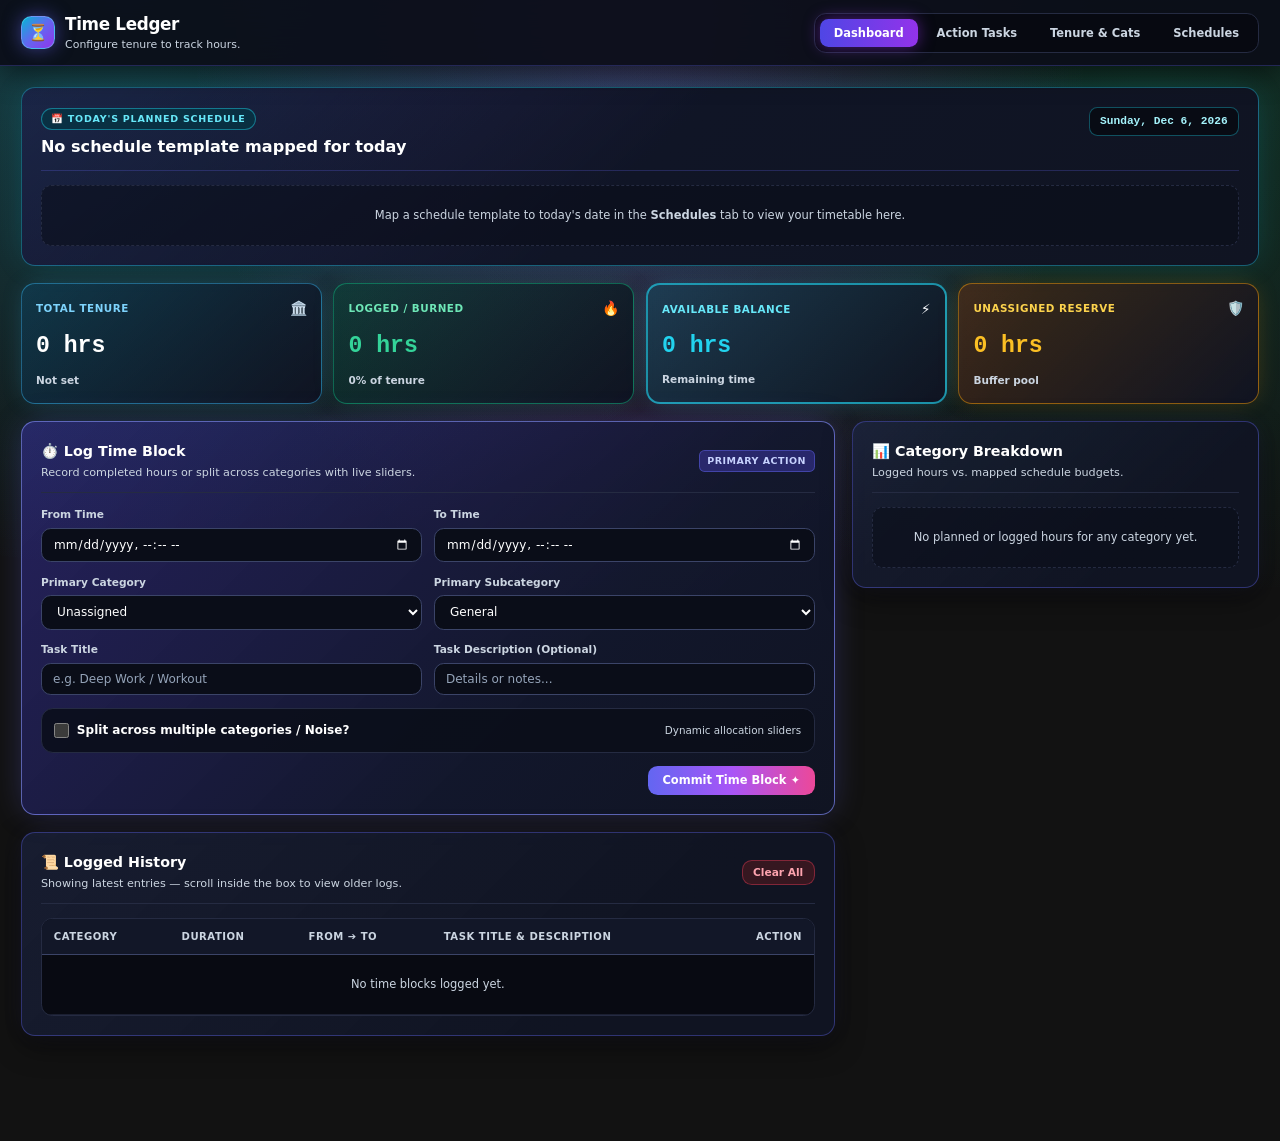
==== index.html @ b527d38d "ui change" ====
<!DOCTYPE html>
<html lang="en">
<head>
    <meta charset="UTF-8">
    <meta name="viewport" content="width=device-width, initial-scale=1.0">
    <title>Time Ledger</title>
    <link rel="stylesheet" href="styles.css?v=4">
</head>
<body>

    <!-- Top Navigation / Header -->
    <header class="app-header">
        <div class="header-inner">
            <div class="brand-group">
                <div class="brand-icon">⏳</div>
                <div>
                    <h1 class="brand-title">Time Ledger</h1>
                    <p class="brand-sub" id="headerTenureSub">Configure tenure to track hours.</p>
                </div>
            </div>

            <nav class="nav-bar" aria-label="Main Navigation">
                <button onclick="switchTab('dashboard')" id="btn-dashboard" class="nav-btn active">Dashboard</button>
                <button onclick="switchTab('tasks')" id="btn-tasks" class="nav-btn">Action Tasks</button>
                <button onclick="switchTab('setup')" id="btn-setup" class="nav-btn">Tenure &amp; Cats</button>
                <button onclick="switchTab('templates')" id="btn-templates" class="nav-btn">Schedules</button>
            </nav>
        </div>
    </header>

    <main class="app-main">

        <!-- ================= TAB 1: DASHBOARD ================= -->
        <section id="tab-dashboard" class="tab-section">

            <!-- Today's Mapped Schedule Timetable Banner -->
            <div id="todayBanner" class="panel banner-panel">
                <div class="banner-header">
                    <div>
                        <span class="eyebrow-pill">📅 Today's Planned Schedule</span>
                        <h2 class="banner-title" id="todayTemplateName">No template mapped for today</h2>
                    </div>
                    <div class="date-chip" id="todayDateStr"></div>
                </div>

                <div id="todayTimetableList" class="timetable-grid">
                    <!-- Populated dynamically -->
                </div>
            </div>

            <!-- Top 4 Square Metric Blocks -->
            <div class="metric-grid">
                <div class="metric-card metric-sky">
                    <div class="metric-top">
                        <span class="metric-label">Total Tenure</span>
                        <span class="metric-emoji">🏛️</span>
                    </div>
                    <div class="metric-value" id="statTotalHours">0 hrs</div>
                    <div class="metric-sub" id="statTenureDates">Not set</div>
                </div>

                <div class="metric-card metric-emerald">
                    <div class="metric-top">
                        <span class="metric-label">Logged / Burned</span>
                        <span class="metric-emoji">🔥</span>
                    </div>
                    <div class="metric-value" id="statBurnedHours">0 hrs</div>
                    <div class="metric-sub" id="statBurnedPercent">0% of tenure</div>
                </div>

                <div class="metric-card metric-cyan">
                    <div class="metric-top">
                        <span class="metric-label">Available Balance</span>
                        <span class="metric-emoji">⚡</span>
                    </div>
                    <div class="metric-value" id="statAvailableBalance">0 hrs</div>
                    <div class="metric-sub">Remaining time</div>
                </div>

                <div class="metric-card metric-amber">
                    <div class="metric-top">
                        <span class="metric-label">Unassigned Reserve</span>
                        <span class="metric-emoji">🛡️</span>
                    </div>
                    <div class="metric-value" id="statBufferHours">0 hrs</div>
                    <div class="metric-sub">Buffer pool</div>
                </div>
            </div>

            <!-- Main Dashboard Grid: Left (Logger + History) & Right (Category Breakdown) -->
            <div class="dashboard-grid">

                <!-- Left 2 Columns -->
                <div class="stack-lg">
                    <!-- Task Logging Form -->
                    <div class="panel spotlight-panel" id="logSection">
                        <div class="panel-header">
                            <div>
                                <h3 class="panel-title">⏱️ Log Time Block</h3>
                                <p class="panel-sub">Record completed hours or split across categories with live sliders.</p>
                            </div>
                            <span class="tag-indigo">Primary Action</span>
                        </div>

                        <form id="taskLogForm" onsubmit="handleTaskSubmit(event)" class="stack-md">
                            <div class="form-grid-2">
                                <div>
                                    <label class="form-label" for="logFromTime">From Time</label>
                                    <input type="datetime-local" id="logFromTime" required class="form-input">
                                </div>
                                <div>
                                    <label class="form-label" for="logToTime">To Time</label>
                                    <input type="datetime-local" id="logToTime" required class="form-input">
                                </div>
                            </div>

                            <div class="form-grid-2">
                                <div>
                                    <label class="form-label" for="logCategory">Primary Category</label>
                                    <select id="logCategory" required class="form-select">
                                        <!-- Populated dynamically -->
                                    </select>
                                </div>
                                <div>
                                    <label class="form-label" for="logSubcategory">Primary Subcategory</label>
                                    <select id="logSubcategory" class="form-select">
                                        <!-- Populated dynamically -->
                                    </select>
                                </div>
                            </div>

                            <div class="form-grid-2">
                                <div>
                                    <label class="form-label" for="logTitle">Task Title</label>
                                    <input type="text" id="logTitle" placeholder="e.g. Deep Work / Workout" required class="form-input">
                                </div>
                                <div>
                                    <label class="form-label" for="logNote">Task Description (Optional)</label>
                                    <input type="text" id="logNote" placeholder="Details or notes..." class="form-input">
                                </div>
                            </div>
                            <!-- Optional Split / Efficiency Toggle with Sliders -->
                            <div class="split-container">
                                <div class="split-header">
                                    <label class="checkbox-label" for="enableSplitToggle">
                                        <input type="checkbox" id="enableSplitToggle" onchange="toggleSplitSection(this)" class="form-checkbox">
                                        <span>Split across multiple categories / Noise?</span>
                                    </label>
                                    <span class="split-hint">Dynamic allocation sliders</span>
                                </div>

                                <div id="splitSection" class="split-body hidden">
                                    <div class="split-count-bar">
                                        <span class="form-label-inline">Number of Category Splits:</span>
                                        <select id="splitCountSelect" onchange="rebuildSplitRows()" class="form-select-sm">
                                            <option value="1">2 Categories</option>
                                            <option value="2">3 Categories</option>
                                            <option value="3">4 Categories</option>
                                        </select>
                                    </div>

                                    <div id="dynamicSplitRows" class="stack-sm">
                                        <!-- Populated dynamically -->
                                    </div>

                                    <div class="split-footer">
                                        <span>Unassigned / Noise Remainder:</span>
                                        <span id="bufferRemainderLabel" class="remainder-val warning">100%</span>
                                    </div>
                                </div>
                            </div>

                            <div class="form-actions">
                                <button type="submit" class="btn btn-primary">Commit Time Block ✦</button>
                            </div>
                        </form>
                    </div>

                    <!-- Logged History -->
                    <div class="panel">
                        <div class="panel-header">
                            <div>
                                <h3 class="panel-title">📜 Logged History</h3>
                                <p class="panel-sub">Showing latest entries — scroll inside the box to view older logs.</p>
                            </div>
                            <button onclick="clearLogs()" class="btn btn-danger-outline">Clear All</button>
                        </div>

                        <div class="history-scroll-box">
                            <table class="history-table">
                                <thead>
                                    <tr>
                                        <th>Category</th>
                                        <th>Duration</th>
                                        <th>From ➔ To</th>
                                        <th>Task Title &amp; Description</th>
                                        <th class="text-right">Action</th>
                                    </tr>
                                </thead>
                                <tbody id="logsTableBody">
                                    <!-- Populated dynamically -->
                                </tbody>
                            </table>

                            <!-- Mobile Card View -->
                            <div id="logsMobileListBody" class="mobile-history-list">
                                <!-- Populated dynamically -->
                            </div>
                        </div>
                    </div>
                </div>

                <!-- Right 1 Column: Category Breakdown -->
                <div class="stack-lg">
                    <div class="panel">
                        <div class="panel-header">
                            <div>
                                <h3 class="panel-title">📊 Category Breakdown</h3>
                                <p class="panel-sub">Logged hours vs. mapped schedule budgets.</p>
                            </div>
                        </div>
                        <div id="categoryBreakdownList" class="stack-sm">
                            <!-- Populated dynamically -->
                        </div>
                    </div>
                </div>

            </div>
        </section>

        <!-- ================= TAB 2: ACTION TASKS & DEADLINES ================= -->
        <section id="tab-tasks" class="tab-section hidden">

            <!-- Today's Template Checklist Panel (Grouped by Category Colour) -->
            <div class="panel" id="todayChecklistPanel">
                <div class="panel-header">
                    <div>
                        <h3 class="panel-title">✅ Today's Template Checklist</h3>
                        <p class="panel-sub" id="checklistTemplateSub">Routine checks grouped by category from today's active template.</p>
                    </div>
                    <span class="counter-pill" id="checklistProgressCount">0 / 0 Done</span>
                </div>
                <div id="todayChecklistContainer" class="checklist-cat-grid">
                    <!-- Populated dynamically -->
                </div>
            </div>

            <div class="panel">
                <div class="panel-header">
                    <div>
                        <h3 class="panel-title">📌 Action Tasks &amp; Deadlines</h3>
                        <p class="panel-sub">Priorities with title, description, and automatic urgency escalation.</p>
                    </div>
                    <span class="counter-pill" id="pendingTaskQueueCount">0 Pending</span>
                </div>

                <form id="taskQueueForm" onsubmit="handleTaskQueueSubmit(event)" class="sub-panel stack-md">
                    <div class="task-form-grid">
                        <div>
                            <label class="form-label" for="queueTaskTitle">Task Title</label>
                            <input type="text" id="queueTaskTitle" placeholder="Short task title..." required class="form-input">
                        </div>
                        <div>
                            <label class="form-label" for="queueTaskText">Task Description</label>
                            <input type="text" id="queueTaskText" placeholder="Additional details or steps..." class="form-input">
                        </div>
                        <div>
                            <label class="form-label" for="queueTaskCategory">Category</label>
                            <select id="queueTaskCategory" class="form-select">
                                <!-- Populated dynamically -->
                            </select>
                        </div>
                        <div>
                            <label class="form-label" for="queueTaskHorizon">Time Horizon</label>
                            <select id="queueTaskHorizon" class="form-select">
                                <option value="day">🔥 Within a Day (+24h)</option>
                                <option value="week">📌 Within a Week (+7d)</option>
                                <option value="month">⏳ Within a Month (+30d)</option>
                                <option value="year">📅 Within a Year (+365d)</option>
                            </select>
                        </div>
                        <div>
                            <label class="form-label" for="queueTaskCustomDeadline">Custom Deadline</label>
                            <input type="datetime-local" id="queueTaskCustomDeadline" class="form-input">
                        </div>
                    </div>
                    <div class="form-actions">
                        <button type="submit" class="btn btn-primary">+ Add Action Task</button>
                    </div>
                </form>

                <!-- Filter & Search Bar Controls -->
                <div class="form-grid-3">
                    <div>
                        <input type="text" id="taskSearchInput" oninput="renderTaskQueueList()" placeholder="🔍 Search pending tasks by title or description..." class="form-input">
                    </div>
                    <div>
                        <select id="taskFilterCategory" onchange="renderTaskQueueList()" class="form-select">
                            <option value="all">📂 All Categories</option>
                        </select>
                    </div>
                    <div>
                        <select id="taskFilterTimeline" onchange="renderTaskQueueList()" class="form-select">
                            <option value="all">⏳ All Timelines (Deadlines)</option>
                            <option value="day">🔥 Due Within 24h (Today)</option>
                            <option value="week">📌 Due Within a Week</option>
                            <option value="month">⏳ Due Within a Month</option>
                            <option value="year">📅 Due Within a Year</option>
                        </select>
                    </div>
                </div>

                <div id="taskQueueList" class="queue-scroll-box stack-sm">
                    <!-- Populated dynamically -->
                </div>
            </div>
        </section>

        <!-- ================= TAB 3: TENURE & CATEGORIES SETUP ================= -->
        <section id="tab-setup" class="tab-section hidden">
            <div class="form-grid-2">
                <!-- Tenure Setup Card -->
                <div class="panel">
                    <div class="panel-header">
                        <div>
                            <h3 class="panel-title">1. Define Tenure Period</h3>
                            <p class="panel-sub">Set master start and end boundaries.</p>
                        </div>
                    </div>
                    <form id="tenureForm" onsubmit="handleTenureSubmit(event)" class="stack-md">
                        <div>
                            <label class="form-label" for="startDate">Start Date &amp; Time</label>
                            <input type="datetime-local" id="startDate" required class="form-input">
                        </div>
                        <div>
                            <label class="form-label" for="endDate">End Date &amp; Time</label>
                            <input type="datetime-local" id="endDate" required class="form-input">
                        </div>
                        <div class="form-actions">
                            <button type="submit" class="btn btn-primary">Save Tenure</button>
                        </div>
                    </form>
                </div>

                <!-- Category Manager Card -->
                <div class="panel">
                    <div class="panel-header">
                        <div>
                            <h3 class="panel-title">2. Manage Categories</h3>
                            <p class="panel-sub">Create custom life buckets with colour themes.</p>
                        </div>
                    </div>
                    <form id="categoryForm" onsubmit="handleCategorySubmit(event)" class="stack-md">
                        <div>
                            <label class="form-label" for="catName">Category Name</label>
                            <input type="text" id="catName" placeholder="e.g. Sleep, Work, Exercise" required class="form-input">
                        </div>
                        <div>
                            <label class="form-label" for="catDesc">Category Description (Optional)</label>
                            <input type="text" id="catDesc" placeholder="What activities belong in this category..." class="form-input">
                        </div>
                        <div>
                            <label class="form-label" for="catColorHex">Color Theme</label>
                            <div class="color-picker-row">
                                <input type="color" id="catColor" value="#9333ea" onchange="syncCatColorText(this.value)" class="color-swatch-input">
                                <input type="text" id="catColorHex" value="#9333ea" placeholder="#9333ea" oninput="syncCatColorPicker(this.value)" class="form-input font-mono">
                            </div>
                        </div>

                        <!-- Repeatable Subcategory Builder -->
                        <div class="sub-panel stack-sm">
                            <div style="display:flex; align-items:center; justify-content:space-between; gap:0.5rem;">
                                <span class="form-label" style="margin-bottom:0;">🗂️ Subcategories (Auto-includes General)</span>
                                <button type="button" onclick="openSubcategoryEntryBox()" class="btn btn-secondary btn-sm">+ Add Subcategory</button>
                            </div>

                            <div id="catSubcategoryEntryBox" class="stack-sm hidden" style="padding-top:0.5rem; border-top:1px solid var(--border-subtle);">
                                <div>
                                    <label class="form-label" for="subCatNameInput">Subcategory Name</label>
                                    <input type="text" id="subCatNameInput" placeholder="e.g. Exercise, Lunch, Upskilling" class="form-input">
                                </div>
                                <div class="btn-row" style="justify-content:flex-end;">
                                    <button type="button" onclick="closeSubcategoryEntryBox()" class="btn btn-secondary btn-sm">Cancel</button>
                                    <button type="button" id="saveSubCatBtn" onclick="saveDraftSubcategory()" class="btn btn-success btn-sm">Add Subcategory ✓</button>
                                </div>
                            </div>

                            <div id="catDraftSubcategoriesList" class="stack-sm">
                                <!-- Populated dynamically -->
                            </div>
                        </div>

                        <div class="form-actions">
                            <button type="submit" class="btn btn-primary">Add Category</button>
                        </div>
                    </form>
                </div>
            </div>

            <!-- Configured Categories -->
            <div class="panel">
                <div class="panel-header">
                    <div>
                        <h3 class="panel-title">Configured Categories</h3>
                        <p class="panel-sub">Budgets automatically calculate from your schedule templates.</p>
                    </div>
                </div>
                <div id="categoryListContainer" class="cards-grid-3">
                    <!-- Populated dynamically -->
                </div>
            </div>
        </section>

        <!-- ================= TAB 4: SCHEDULE TEMPLATES & CALENDAR MAPPER ================= -->
        <section id="tab-templates" class="tab-section hidden">
            <div class="dashboard-grid">

                <!-- Left 1 Column: Template & Block Builders -->
                <div class="stack-lg">
                    <div class="panel">
                        <div class="panel-header">
                            <h3 class="panel-title">1. Create Schedule Template</h3>
                        </div>
                        <form id="templateForm" onsubmit="handleTemplateSubmit(event)" class="stack-md">
                            <div>
                                <label class="form-label" for="tplName">Template Name</label>
                                <input type="text" id="tplName" placeholder="e.g. Workday PG, Holiday Home" required class="form-input">
                            </div>
                            <div>
                                <label class="form-label" for="tplColorHex">Template Accent Color</label>
                                <div class="color-picker-row">
                                    <input type="color" id="tplColor" value="#3b82f6" onchange="syncTplColorText(this.value)" class="color-swatch-input">
                                    <input type="text" id="tplColorHex" value="#3b82f6" placeholder="#3b82f6" oninput="syncTplColorPicker(this.value)" class="form-input font-mono">
                                </div>
                            </div>
                            <div class="form-actions">
                                <button type="submit" class="btn btn-primary">Save Template</button>
                            </div>
                        </form>
                    </div>

                    <div class="panel">
                        <div class="panel-header">
                            <h3 class="panel-title">2. Add Hourly Block To Template</h3>
                        </div>
                        <form id="blockForm" onsubmit="handleBlockSubmit(event)" class="stack-md">
                            <div>
                                <label class="form-label" for="blockTemplateSelect">Select Target Template</label>
                                <select id="blockTemplateSelect" required class="form-select">
                                    <!-- Populated dynamically -->
                                </select>
                            </div>
                            <div class="form-grid-2">
                                <div>
                                    <label class="form-label" for="blockStartTime">Start Time</label>
                                    <input type="time" id="blockStartTime" required class="form-input">
                                </div>
                                <div>
                                    <label class="form-label" for="blockEndTime">End Time</label>
                                    <input type="time" id="blockEndTime" required class="form-input">
                                </div>
                            </div>
                            <div class="form-grid-2">
                                <div>
                                    <label class="form-label" for="blockCategorySelect">Primary Category</label>
                                    <select id="blockCategorySelect" required class="form-select">
                                        <!-- Populated dynamically -->
                                    </select>
                                </div>
                                <div>
                                    <label class="form-label" for="blockSubcategorySelect">Primary Subcategory</label>
                                    <select id="blockSubcategorySelect" class="form-select">
                                        <!-- Populated dynamically -->
                                    </select>
                                </div>
                            </div>
                            <div>
                                <label class="form-label" for="blockLabel">Activity Label / Description</label>
                                <input type="text" id="blockLabel" placeholder="e.g. Office Hours / Morning Routine" required class="form-input">
                            </div>

                            <!-- Optional Template Block Split (Carve out Lunch / Subcategories) -->
                            <div class="split-container">
                                <div class="split-header">
                                    <label class="checkbox-label" for="enableBlockSplitToggle">
                                        <input type="checkbox" id="enableBlockSplitToggle" onchange="toggleBlockSplitSection(this)" class="form-checkbox">
                                        <span>Split block across categories / subcategories?</span>
                                    </label>
                                    <span class="split-hint">Allocate exact hrs/mins or %</span>
                                </div>

                                <div id="blockSplitSection" class="split-body hidden">
                                    <div class="split-count-bar">
                                        <span class="form-label-inline">Number of Splits:</span>
                                        <select id="blockSplitCountSelect" onchange="rebuildBlockSplitRows()" class="form-select-sm">
                                            <option value="1">2 Categories</option>
                                            <option value="2">3 Categories</option>
                                            <option value="3">4 Categories</option>
                                            <option value="4">5 Categories</option>
                                        </select>
                                    </div>

                                    <div id="dynamicBlockSplitRows" class="stack-sm">
                                        <!-- Populated dynamically -->
                                    </div>

                                    <div class="split-footer">
                                        <span>Unassigned / Buffer Remainder:</span>
                                        <span id="blockBufferRemainderLabel" class="remainder-val warning">100%</span>
                                    </div>
                                </div>
                            </div>

                            <!-- Repeatable Checklist Builder for this Category Block -->
                            <div class="sub-panel stack-sm">
                                <div style="display:flex; align-items:center; justify-content:space-between; gap:0.5rem;">
                                    <span class="form-label" style="margin-bottom:0;">📋 Block Checklist Items (Optional)</span>
                                    <button type="button" id="toggleChecklistInputBtn" onclick="openChecklistEntryBox()" class="btn btn-secondary btn-sm">+ Add Checklist</button>
                                </div>

                                <!-- Input Box for Adding / Editing a Single Checklist Entry -->
                                <div id="blockChecklistEntryBox" class="stack-sm hidden" style="padding-top:0.5rem; border-top:1px solid var(--border-subtle);">
                                    <div>
                                        <label class="form-label" for="chkItemTitle">Checklist Title</label>
                                        <input type="text" id="chkItemTitle" placeholder="e.g. Iron clothes / Pack laptop" class="form-input">
                                    </div>
                                    <div>
                                        <label class="form-label" for="chkItemDesc">Description (Optional)</label>
                                        <input type="text" id="chkItemDesc" placeholder="Any extra details..." class="form-input">
                                    </div>
                                    <div class="btn-row" style="justify-content:flex-end;">
                                        <button type="button" onclick="closeChecklistEntryBox()" class="btn btn-secondary btn-sm">Cancel</button>
                                        <button type="button" id="saveChkItemBtn" onclick="saveDraftChecklistItem()" class="btn btn-success btn-sm">Add Entry ✓</button>
                                    </div>
                                </div>

                                <!-- Draft Checklist Items Added to This Block -->
                                <div id="blockDraftChecklistContainer" class="stack-sm">
                                    <!-- Populated dynamically -->
                                </div>
                            </div>

                            <div class="form-actions">
                                <button type="submit" class="btn btn-primary">+ Add Schedule Block</button>
                            </div>
                        </form>
                    </div>

                        <div class="panel">
                        <div class="panel-header">
                            <h3 class="panel-title">Saved Templates &amp; Timetables</h3>
                        </div>
                        <div>
                            <input type="text" id="templateSearchInput" oninput="renderTemplatesList()" placeholder="🔍 Search templates by name or activity..." class="form-input">
                        </div>
                        <div id="templateListContainer" class="template-scroll-box stack-md">
                            <!-- Populated dynamically -->
                        </div>
                    </div>
                </div>

                <!-- Right 2 Columns: Calendar Day Mapper -->
                <div class="stack-lg">
                    <div class="panel">
                        <div class="panel-header">
                            <div>
                                <h3 class="panel-title">3. Calendar Day Mapper</h3>
                                <p class="panel-sub">Click dates to select, then assign a template below.</p>
                            </div>
                            <div class="btn-row">
                                <button onclick="selectAllDays()" class="btn btn-secondary">Select All</button>
                                <button onclick="clearDaySelection()" class="btn btn-secondary">Clear</button>
                            </div>
                        </div>

                        <div id="assignmentBar" class="assignment-bar">
                            <span class="selected-count-badge" id="selectedCountText">0 days selected</span>
                            <div class="btn-row" id="assignButtonsContainer">
                                <!-- Populated dynamically -->
                            </div>
                        </div>

                        <div id="calendarGridView" class="calendar-scroll-box stack-md">
                            <p class="empty-state">Please define your Tenure Start and End dates in the setup tab first.</p>
                        </div>
                    </div>
                </div>

            </div>
        </section>
<!-- ================= CATEGORY SUBCATEGORY BREAKDOWN MODAL ================= -->
        <div id="categoryBreakdownModal" class="modal-backdrop hidden" onclick="handleModalBackdropClick(event)">
            <div id="categoryModalCard" class="modal-card">
                <div class="panel-header">
                    <div style="min-width:0;">
                        <div style="display:flex; align-items:center; gap:0.55rem; flex-wrap:wrap;">
                            <span id="modalCatDot" class="color-dot"></span>
                            <h3 class="panel-title" id="modalCatTitle">Category Breakdown</h3>
                            <span class="counter-pill" id="modalCatTotalBadge">0 hrs / 0 hrs</span>
                        </div>
                        <p class="panel-sub" id="modalCatDesc"></p>
                    </div>
                    <button type="button" onclick="closeCategoryBreakdownModal()" class="btn-icon-delete">✕</button>
                </div>

                <!-- Chart Mode Switcher -->
                <div style="display:flex; align-items:center; justify-content:space-between; flex-wrap:wrap; gap:0.5rem;">
                    <span class="form-label" style="margin-bottom:0;">Subcategory Distribution &amp; Progress</span>
                    <div class="btn-row">
                        <button type="button" id="pieModeLoggedBtn" onclick="switchModalPieMode('logged')" class="btn btn-secondary btn-sm">🔥 Logged Share</button>
                        <button type="button" id="pieModePlannedBtn" onclick="switchModalPieMode('planned')" class="btn btn-secondary btn-sm">📅 Planned Budget</button>
                    </div>
                </div>

                <div class="modal-Variable-grid">
                    <!-- Left: SVG Donut / Pie Chart & Legend -->
                    <div class="sub-panel" style="display:flex; flex-direction:column; align-items:center; justify-content:center; gap:1rem;">
                        <div id="modalPieChartContainer" class="pie-chart-wrap">
                            <!-- SVG Donut populated dynamically -->
                        </div>
                        <div id="modalPieLegend" class="pie-legend-grid">
                            <!-- Legend populated dynamically -->
                        </div>
                    </div>

                    <!-- Right: Horizontal Progress Bars per Subcategory -->
                    <div id="modalSubcategoryBarsList" class="stack-sm" style="max-height:360px; overflow-y:auto; padding-right:0.25rem;">
                        <!-- Horizontal bars populated dynamically -->
                    </div>
                </div>
            </div>
        </div>
    </main>

    <!-- Modular Offline Scripts -->
    <script src="state.js?v=4"></script>
    <script src="render.js?v=4"></script>
    <script src="handlers.js?v=4"></script>
</body>
</html>
---- styles.css ----
/* ==========================================================================
   TIME LEDGER — PURE OFFLINE HIGH-CONTRAST DARK THEME
   ========================================================================== */
:root {
    color-scheme: dark;
    --bg-panel: #101422;
    --bg-panel-elevated: #161b2e;
    --bg-input: #0a0d18;
    --border-subtle: #252b42;
    --border-bright: #3b4468;

    --text-primary: #f8fafc;
    --text-secondary: #cbd5e1;
    --text-muted: #94a3b8;

    --accent-cyan: #22d3ee;
    --accent-indigo: #6366f1;
    --accent-purple: #a855f7;
    --accent-emerald: #10b981;
    --accent-amber: #f59e0b;
    --accent-rose: #f43f5e;

    --font-sans: system-ui, -apple-system, BlinkMacSystemFont, "Segoe UI", Roboto, sans-serif;
    --font-mono: "JetBrains Mono", ui-monospace, SFMono-Regular, Menlo, Monaco, Consolas, monospace;
}

* {
    box-sizing: border-box;
    margin: 0;
    padding: 0;
}

html, body {
    min-height: 100vh;
    background-color: var(--bg-base);
    background-image:
        radial-gradient(at 10% 0%, rgba(34, 211, 238, 0.14) 0px, transparent 45%),
        radial-gradient(at 50% 0%, rgba(168, 85, 247, 0.15) 0px, transparent 50%),
        radial-gradient(at 90% 10%, rgba(16, 185, 129, 0.10) 0px, transparent 45%);
    background-attachment: fixed;
    color: var(--text-primary);
    font-family: var(--font-sans);
    font-size: 14px;
    line-height: 1.5;
    -webkit-font-smoothing: antialiased;
    padding-bottom: 3rem;
}

.hidden {
    display: none !important;
}

.font-mono {
    font-family: var(--font-mono);
}

.text-right {
    text-align: right;
}

/* Custom Scrollbars */
::-webkit-scrollbar {
    width: 6px;
    height: 6px;
}
::-webkit-scrollbar-track {
    background: #090b12;
}
::-webkit-scrollbar-thumb {
    background: #2e3654;
    border-radius: 999px;
}
::-webkit-scrollbar-thumb:hover {
    background: var(--accent-purple);
}

/* ==========================================================================
   HEADER & NAVIGATION
   ========================================================================== */

.app-header {
    position: sticky;
    top: 0;
    z-index: 50;
    background: rgba(11, 14, 24, 0.92);
    backdrop-filter: blur(16px);
    border-bottom: 1px solid rgba(99, 102, 241, 0.28);
    box-shadow: 0 6px 28px rgba(0, 0, 0, 0.55);
}

.header-inner {
    max-width: 1280px;
    margin: 0 auto;
    padding: 0.75rem 1rem;
    display: flex;
    flex-direction: column;
    gap: 0.75rem;
}

@media (min-width: 640px) {
    .header-inner {
        flex-direction: row;
        align-items: center;
        justify-content: space-between;
        padding: 0.85rem 1.5rem;
    }
}

.brand-group {
    display: flex;
    align-items: center;
    gap: 0.75rem;
}

.brand-icon {
    width: 2.4rem;
    height: 2.4rem;
    border-radius: 0.75rem;
    background: linear-gradient(135deg, #06b6d4, #6366f1, #9333ea);
    display: flex;
    align-items: center;
    justify-content: center;
    font-size: 1.15rem;
    border: 1px solid rgba(103, 232, 249, 0.45);
    box-shadow: 0 0 18px rgba(99, 102, 241, 0.5);
}

.brand-title {
    font-size: 1.2rem;
    font-weight: 800;
    letter-spacing: -0.02em;
    color: #ffffff;
}

.brand-sub {
    font-size: 0.78rem;
    color: var(--text-secondary);
    font-weight: 500;
}

.nav-bar {
    display: grid;
    grid-template-columns: repeat(4, 1fr);
    gap: 0.35rem;
    background: #070911;
    padding: 0.35rem;
    border-radius: 0.85rem;
    border: 1px solid var(--border-subtle);
}

@media (min-width: 640px) {
    .nav-bar {
        display: flex;
        align-items: center;
    }
}

.nav-btn {
    border: none;
    background: transparent;
    color: var(--text-secondary);
    font-family: var(--font-sans);
    font-size: 0.76rem;
    font-weight: 700;
    padding: 0.5rem 0.65rem;
    border-radius: 0.6rem;
    cursor: pointer;
    transition: all 0.18s ease;
    white-space: nowrap;
    text-align: center;
}

@media (min-width: 640px) {
    .nav-btn {
        font-size: 0.82rem;
        padding: 0.5rem 1rem;
    }
}

.nav-btn:hover {
    color: #ffffff;
    background: rgba(255, 255, 255, 0.06);
}

.nav-btn.active {
    background: linear-gradient(90deg, #4f46e5, #9333ea);
    color: #ffffff;
    box-shadow: 0 0 16px rgba(147, 51, 234, 0.5);
}

/* ==========================================================================
   LAYOUT CONTAINERS & PANELS
   ========================================================================== */

.app-main {
    max-width: 1280px;
    margin: 0 auto;
    padding: 1.25rem 0.85rem;
}

@media (min-width: 640px) {
    .app-main {
        padding: 1.5rem;
    }
}

.tab-section {
    display: flex;
    flex-direction: column;
    gap: 1.25rem;
}

.stack-lg {
    display: flex;
    flex-direction: column;
    gap: 1.25rem;
}

.stack-md {
    display: flex;
    flex-direction: column;
    gap: 0.9rem;
}

.stack-sm {
    display: flex;
    flex-direction: column;
    gap: 0.65rem;
}

.dashboard-grid {
    display: grid;
    grid-template-columns: 1fr;
    gap: 1.25rem;
}

@media (min-width: 1024px) {
    .dashboard-grid {
        grid-template-columns: 2fr 1fr;
    }
    #tab-templates .dashboard-grid {
        grid-template-columns: 1fr 2fr;
    }
}

.panel {
    background: linear-gradient(135deg, rgba(30, 41, 82, 0.48), var(--bg-panel) 75%);
    border: 1px solid rgba(99, 102, 241, 0.38);
    border-radius: 1rem;
    padding: 1.1rem;
    box-shadow: 0 10px 30px rgba(0, 0, 0, 0.45), 0 0 24px -8px rgba(99, 102, 241, 0.22);
    display: flex;
    flex-direction: column;
    gap: 1rem;
}

@media (min-width: 640px) {
    .panel {
        padding: 1.35rem;
    }
}

.spotlight-panel {
    background: linear-gradient(135deg, rgba(67, 56, 202, 0.42), rgba(19, 24, 46, 0.95) 65%, var(--bg-panel));
    border: 1.5px solid rgba(129, 140, 248, 0.65);
    box-shadow: 0 0 32px -6px rgba(99, 102, 241, 0.35);
}

.sub-panel {
    background: linear-gradient(135deg, rgba(15, 23, 42, 0.9), rgba(10, 13, 24, 0.85));
    border: 1px solid rgba(56, 189, 248, 0.32);
    box-shadow: 0 0 20px -8px rgba(34, 211, 238, 0.18);
    border-radius: 0.85rem;
    padding: 1rem;
}

.panel-header {
    display: flex;
    flex-wrap: wrap;
    align-items: center;
    justify-content: space-between;
    gap: 0.65rem;
    padding-bottom: 0.75rem;
    border-bottom: 1px solid var(--border-subtle);
}

.panel-title {
    font-size: 1.02rem;
    font-weight: 800;
    color: #ffffff;
}

.panel-sub {
    font-size: 0.8rem;
    color: var(--text-secondary);
    margin-top: 0.15rem;
}

/* ==========================================================================
   TODAY'S SCHEDULE BANNER
   ========================================================================== */

.banner-panel {
    background: linear-gradient(135deg, rgba(30, 27, 75, 0.65), #101526, var(--bg-panel));
    border-color: rgba(34, 211, 238, 0.4);
    box-shadow: 0 0 32px -6px rgba(6, 182, 212, 0.22);
}

.banner-header {
    display: flex;
    flex-direction: column;
    gap: 0.6rem;
    padding-bottom: 0.75rem;
    border-bottom: 1px solid rgba(99, 102, 241, 0.25);
}

@media (min-width: 640px) {
    .banner-header {
        flex-direction: row;
        align-items: center;
        justify-content: space-between;
    }
}

.eyebrow-pill {
    display: inline-block;
    font-size: 0.68rem;
    font-weight: 800;
    text-transform: uppercase;
    letter-spacing: 0.08em;
    color: #67e8f9;
    background: rgba(8, 51, 68, 0.85);
    border: 1px solid rgba(34, 211, 238, 0.45);
    padding: 0.2rem 0.65rem;
    border-radius: 999px;
    margin-bottom: 0.35rem;
}

.banner-title {
    font-size: 1.15rem;
    font-weight: 800;
    color: #ffffff;
    display: flex;
    align-items: center;
    gap: 0.5rem;
}

.date-chip {
    font-family: var(--font-mono);
    font-size: 0.8rem;
    font-weight: 600;
    color: #a5f3fc;
    background: #080b14;
    border: 1px solid rgba(34, 211, 238, 0.35);
    padding: 0.35rem 0.75rem;
    border-radius: 0.6rem;
    align-self: flex-start;
}

.timetable-grid {
    display: grid;
    grid-template-columns: 1fr;
    gap: 0.75rem;
}

@media (min-width: 640px) {
    .timetable-grid {
        grid-template-columns: repeat(2, 1fr);
    }
}

@media (min-width: 1024px) {
    .timetable-grid {
        grid-template-columns: repeat(3, 1fr);
    }
}

.schedule-block-card {
    background: #0b0e19;
    border: 1px solid var(--border-subtle);
    border-radius: 0.85rem;
    padding: 0.85rem 1rem;
    display: flex;
    align-items: center;
    justify-content: space-between;
    gap: 0.75rem;
    cursor: pointer;
    transition: all 0.18s ease;
}

.schedule-block-card:hover {
    border-color: var(--accent-cyan);
    background: #12172a;
    transform: translateY(-1px);
}

.schedule-block-card.live {
    background: linear-gradient(90deg, rgba(6, 78, 59, 0.85), rgba(19, 78, 74, 0.8), rgba(22, 78, 99, 0.85));
    border: 2px solid #34d399;
    box-shadow: 0 0 24px rgba(16, 185, 129, 0.35);
}

.block-title-row {
    font-size: 0.9rem;
    font-weight: 700;
    color: #ffffff;
    display: flex;
    align-items: center;
    gap: 0.45rem;
    flex-wrap: wrap;
}

.block-time-row {
    font-family: var(--font-mono);
    font-size: 0.78rem;
    color: var(--text-secondary);
    margin-top: 0.25rem;
}

.schedule-block-card.live .block-time-row {
    color: #a7f3d0;
    font-weight: 700;
}

.live-pill {
    font-size: 0.65rem;
    font-weight: 800;
    color: #d1fae5;
    background: #065f46;
    border: 1px solid #6ee7b7;
    padding: 0.1rem 0.45rem;
    border-radius: 999px;
}

.log-chip {
    font-size: 0.75rem;
    font-weight: 700;
    color: #67e8f9;
    background: rgba(8, 51, 68, 0.75);
    border: 1px solid rgba(34, 211, 238, 0.4);
    padding: 0.35rem 0.65rem;
    border-radius: 0.55rem;
    flex-shrink: 0;
}
.done-chip {
    font-size: 0.75rem;
    font-weight: 800;
    color: #a7f3d0;
    background: rgba(6, 95, 70, 0.85);
    border: 1px solid rgba(52, 211, 153, 0.55);
    padding: 0.35rem 0.65rem;
    border-radius: 0.55rem;
    flex-shrink: 0;
}
.schedule-block-card.live .log-chip {
    color: #022c22;
    background: #34d399;
    border-color: #6ee7b7;
    font-weight: 800;
}

/* ==========================================================================
   TOP 4 METRIC CARDS (2x2 ON MOBILE, 4x1 ON DESKTOP)
   ========================================================================== */

.metric-grid {
    display: grid;
    grid-template-columns: repeat(2, 1fr);
    gap: 0.85rem;
}

@media (min-width: 1024px) {
    .metric-grid {
        grid-template-columns: repeat(4, 1fr);
    }
}

.metric-card {
    background: var(--bg-panel);
    border: 1.5px solid var(--border-subtle);
    border-radius: 1rem;
    padding: 1rem;
    display: flex;
    flex-direction: column;
    justify-content: space-between;
    gap: 0.4rem;
    box-shadow: 0 8px 24px -6px rgba(0, 0, 0, 0.5);
}

.metric-sky {
    background: linear-gradient(135deg, rgba(12, 74, 110, 0.55), var(--bg-panel));
    border-color: rgba(56, 189, 248, 0.6);
    box-shadow: 0 0 24px -6px rgba(56, 189, 248, 0.28);
}

.metric-emerald {
    background: linear-gradient(135deg, rgba(6, 78, 59, 0.58), var(--bg-panel));
    border-color: rgba(16, 185, 129, 0.6);
    box-shadow: 0 0 24px -6px rgba(16, 185, 129, 0.28);
}

.metric-amber {
    background: linear-gradient(135deg, rgba(120, 53, 15, 0.55), var(--bg-panel));
    border-color: rgba(245, 158, 11, 0.6);
    box-shadow: 0 0 24px -6px rgba(245, 158, 11, 0.28);
}

.metric-top {
    display: flex;
    align-items: center;
    justify-content: space-between;
}

.metric-label {
    font-size: 0.74rem;
    font-weight: 800;
    text-transform: uppercase;
    letter-spacing: 0.05em;
}

.metric-emoji {
    font-size: 1rem;
}

.metric-value {
    font-family: var(--font-mono);
    font-size: 1.45rem;
    font-weight: 800;
    color: #ffffff;
    margin: 0.2rem 0;
}

@media (min-width: 640px) {
    .metric-value {
        font-size: 1.65rem;
    }
}

.metric-sub {
    font-size: 0.75rem;
    color: var(--text-secondary);
    font-weight: 600;
}

.metric-sky {
    background: linear-gradient(135deg, rgba(12, 74, 110, 0.42), var(--bg-panel));
    border-color: rgba(56, 189, 248, 0.45);
}
.metric-sky .metric-label { color: #7dd3fc; }

.metric-emerald {
    background: linear-gradient(135deg, rgba(6, 78, 59, 0.45), var(--bg-panel));
    border-color: rgba(16, 185, 129, 0.5);
}
.metric-emerald .metric-label { color: #6ee7b7; }
.metric-emerald .metric-value { color: #34d399; }

.metric-cyan {
    background: linear-gradient(135deg, rgba(22, 78, 99, 0.55), var(--bg-panel));
    border: 2px solid rgba(34, 211, 238, 0.65);
    box-shadow: 0 0 24px -6px rgba(34, 211, 238, 0.3);
}
.metric-cyan .metric-label { color: #67e8f9; }
.metric-cyan .metric-value { color: #22d3ee; }

.metric-amber {
    background: linear-gradient(135deg, rgba(120, 53, 15, 0.42), var(--bg-panel));
    border-color: rgba(245, 158, 11, 0.5);
}
.metric-amber .metric-label { color: #fcd34d; }
.metric-amber .metric-value { color: #fbbf24; }
.metric-amber .metric-value.danger { color: #fb7185 !important; }

/* ==========================================================================
   FORMS, INPUTS, BUTTONS & SLIDERS
   ========================================================================== */

.form-grid-2 {
    display: grid;
    grid-template-columns: 1fr;
    gap: 0.85rem;
}

.form-grid-3 {
    display: grid;
    grid-template-columns: 1fr;
    gap: 0.85rem;
}

.task-form-grid {
    display: grid;
    grid-template-columns: 1fr;
    gap: 0.85rem;
}

@media (min-width: 640px) {
    .form-grid-2 {
        grid-template-columns: repeat(2, 1fr);
    }
    .form-grid-3 {
        grid-template-columns: repeat(3, 1fr);
    }
    .task-form-grid {
        grid-template-columns: 2fr 2fr 1.3fr 1.5fr 1.6fr;
    }
}

.form-label {
    display: block;
    font-size: 0.76rem;
    font-weight: 700;
    color: var(--text-secondary);
    margin-bottom: 0.35rem;
}

.form-label-inline {
    font-size: 0.8rem;
    font-weight: 700;
    color: var(--text-secondary);
}

.form-input,
.form-select {
    width: 100%;
    background: var(--bg-input);
    border: 1px solid var(--border-bright);
    border-radius: 0.7rem;
    padding: 0.58rem 0.8rem;
    color: #ffffff;
    font-family: var(--font-sans);
    font-size: 0.86rem;
    outline: none;
    transition: border-color 0.15s ease, box-shadow 0.15s ease;
}

.form-input::placeholder {
    color: var(--text-muted);
}

.form-input:focus,
.form-select:focus {
    border-color: var(--accent-cyan);
    box-shadow: 0 0 0 3px rgba(34, 211, 238, 0.2);
}

.form-select-sm {
    background: var(--bg-input);
    border: 1px solid var(--border-bright);
    border-radius: 0.55rem;
    padding: 0.35rem 0.65rem;
    color: #ffffff;
    font-size: 0.8rem;
    font-weight: 700;
}

.color-picker-row {
    display: flex;
    align-items: center;
    gap: 0.65rem;
}

.color-swatch-input {
    width: 2.75rem;
    height: 2.5rem;
    background: var(--bg-input);
    border: 1px solid var(--border-bright);
    border-radius: 0.65rem;
    padding: 0.2rem;
    cursor: pointer;
    flex-shrink: 0;
}

.form-actions {
    display: flex;
    justify-content: flex-end;
}

.btn-row {
    display: flex;
    align-items: center;
    gap: 0.45rem;
    flex-wrap: wrap;
}

.btn {
    border: 1px solid transparent;
    border-radius: 0.7rem;
    padding: 0.55rem 1.05rem;
    font-family: var(--font-sans);
    font-size: 0.82rem;
    font-weight: 800;
    cursor: pointer;
    transition: all 0.16s ease;
    display: inline-flex;
    align-items: center;
    justify-content: center;
    gap: 0.35rem;
}

.btn-sm {
    padding: 0.3rem 0.65rem;
    font-size: 0.74rem;
    border-radius: 0.5rem;
}

.btn-primary {
    background: linear-gradient(90deg, #6366f1, #a855f7, #ec4899) border-box;
    border: none;
    color: #ffffff;
    box-shadow: none;
}
.btn-primary:hover {
    filter: brightness(1.1);
}

.btn-secondary {
    background: #1e2438;
    color: #f1f5f9;
    border-color: #364062;
}
.btn-secondary:hover {
    background: #2a324d;
    color: #ffffff;
}

.btn-copy {
    background: rgba(88, 28, 135, 0.6);
    color: #e9d5ff;
    border-color: rgba(168, 85, 247, 0.5);
}
.btn-copy:hover {
    background: rgba(107, 33, 168, 0.85);
    color: #ffffff;
}

.btn-success {
    background: rgba(6, 95, 70, 0.75);
    color: #a7f3d0;
    border-color: rgba(52, 211, 153, 0.5);
}
.btn-success:hover {
    background: #059669;
    color: #ffffff;
}

.btn-danger-outline {
    background: rgba(127, 29, 29, 0.35);
    color: #fda4af;
    border-color: rgba(244, 63, 94, 0.4);
    padding: 0.35rem 0.75rem;
    font-size: 0.76rem;
}
.btn-danger-outline:hover {
    background: rgba(159, 18, 57, 0.65);
    color: #ffffff;
}

.btn-icon-delete {
    background: rgba(30, 36, 56, 0.7);
    color: #cbd5e1;
    border: 1px solid var(--border-subtle);
    border-radius: 0.5rem;
    padding: 0.25rem 0.55rem;
    font-size: 0.76rem;
    font-weight: 700;
    cursor: pointer;
}
.btn-icon-delete:hover {
    background: rgba(190, 18, 60, 0.75);
    color: #ffffff;
    border-color: #fb7185;
}

/* Split Section & Sliders */
.split-container {
    background: rgba(10, 13, 24, 0.85);
    border: 1px solid var(--border-subtle);
    border-radius: 0.85rem;
    padding: 0.9rem;
    display: flex;
    flex-direction: column;
    gap: 0.75rem;
}

.split-header {
    display: flex;
    align-items: center;
    justify-content: space-between;
    gap: 0.5rem;
    flex-wrap: wrap;
}

.checkbox-label {
    display: flex;
    align-items: center;
    gap: 0.55rem;
    font-size: 0.86rem;
    font-weight: 700;
    color: #ffffff;
    cursor: pointer;
}

.form-checkbox {
    width: 1.05rem;
    height: 1.05rem;
    accent-color: var(--accent-purple);
    cursor: pointer;
}

.split-hint {
    font-size: 0.74rem;
    color: var(--text-secondary);
}

.split-body {
    border-top: 1px solid var(--border-subtle);
    padding-top: 0.85rem;
    display: flex;
    flex-direction: column;
    gap: 0.75rem;
}

.split-count-bar {
    display: flex;
    align-items: center;
    justify-content: space-between;
}

.split-row-card {
    background: #070911;
    border: 1px solid var(--border-subtle);
    border-radius: 0.75rem;
    padding: 0.75rem;
    display: flex;
    flex-direction: column;
    gap: 0.55rem;
}

.split-row-card.primary {
    border-color: rgba(168, 85, 247, 0.5);
}

.split-row-top {
    display: flex;
    align-items: center;
    justify-content: space-between;
    font-size: 0.76rem;
    font-weight: 700;
    color: #e9d5ff;
}

.split-row-controls {
    display: grid;
    grid-template-columns: 1fr 80px 24px;
    gap: 0.5rem;
    align-items: center;
}

.split-slider {
    width: 100%;
    accent-color: var(--accent-purple);
    cursor: pointer;
    height: 6px;
}

.split-footer {
    display: flex;
    align-items: center;
    justify-content: space-between;
    padding-top: 0.5rem;
    border-top: 1px solid var(--border-subtle);
    font-family: var(--font-mono);
    font-size: 0.8rem;
}

.remainder-val.warning { color: #fbbf24; font-weight: 800; }
.remainder-val.danger { color: #fb7185; font-weight: 800; }

/* ==========================================================================
   LOGGED HISTORY TABLE & MOBILE CARDS
   ========================================================================== */

.history-scroll-box {
    max-height: 440px;
    overflow-y: auto;
    border: 1px solid var(--border-subtle);
    border-radius: 0.8rem;
    background: #080a12;
}

.history-table {
    width: 100%;
    border-collapse: collapse;
    text-align: left;
    font-size: 0.82rem;
    display: none;
}

@media (min-width: 640px) {
    .history-table {
        display: table;
    }
    .mobile-history-list {
        display: none !important;
    }
}

.history-table thead {
    position: sticky;
    top: 0;
    background: #121728;
    z-index: 5;
    border-bottom: 1px solid var(--border-bright);
}

.history-table th {
    padding: 0.7rem 0.85rem;
    font-size: 0.72rem;
    font-weight: 800;
    text-transform: uppercase;
    letter-spacing: 0.05em;
    color: var(--text-secondary);
}

.history-table td {
    padding: 0.75rem 0.85rem;
    border-bottom: 1px solid rgba(37, 43, 66, 0.65);
    vertical-align: middle;
}

.history-table tr:hover td {
    background: rgba(255, 255, 255, 0.03);
}

.mobile-history-list {
    display: flex;
    flex-direction: column;
    gap: 0.65rem;
    padding: 0.6rem;
}

.mobile-log-card {
    background: #0e1220;
    border: 1px solid var(--border-subtle);
    border-radius: 0.75rem;
    padding: 0.85rem;
    display: flex;
    flex-direction: column;
    gap: 0.55rem;
}

.time-pill {
    display: inline-block;
    padding: 0.25rem 0.6rem;
    border-radius: 0.5rem;
    background: #060913;
    border: 1px solid rgba(34, 211, 238, 0.45);
    color: #67e8f9;
    font-family: var(--font-mono);
    font-size: 0.75rem;
    font-weight: 700;
    box-shadow: 0 0 12px rgba(34, 211, 238, 0.22);
}

.split-badge {
    font-family: var(--font-mono);
    font-size: 0.68rem;
    color: #d8b4fe;
    background: rgba(88, 28, 135, 0.65);
    border: 1px solid rgba(168, 85, 247, 0.5);
    padding: 0.1rem 0.4rem;
    border-radius: 0.35rem;
}

/* ==========================================================================
   CATEGORY BREAKDOWN & CONFIGURED CATEGORIES
   ========================================================================== */

.breakdown-card {
    background: #0b0e19;
    border: 1px solid var(--border-subtle);
    border-radius: 0.8rem;
    padding: 0.8rem;
    display: flex;
    flex-direction: column;
    gap: 0.45rem;
}

.breakdown-top {
    display: flex;
    align-items: center;
    justify-content: space-between;
    font-size: 0.84rem;
    font-weight: 700;
}

.progress-track {
    width: 100%;
    height: 0.65rem;
    background: #05070c;
    border-radius: 999px;
    overflow: hidden;
    border: 1px solid var(--border-subtle);
}

.progress-fill {
    height: 100%;
    border-radius: 999px;
    transition: width 0.3s ease;
}

.cards-grid-3 {
    display: grid;
    grid-template-columns: 1fr;
    gap: 0.75rem;
}

@media (min-width: 640px) {
    .cards-grid-3 {
        grid-template-columns: repeat(2, 1fr);
    }
}

@media (min-width: 1024px) {
    .cards-grid-3 {
        grid-template-columns: repeat(3, 1fr);
    }
}

.item-card {
    background: #0b0e19;
    border: 1px solid var(--border-subtle);
    border-radius: 0.8rem;
    padding: 0.85rem;
    display: flex;
    align-items: center;
    justify-content: space-between;
    gap: 0.65rem;
}

.color-dot {
    width: 0.8rem;
    height: 0.8rem;
    border-radius: 999px;
    flex-shrink: 0;
    display: inline-block;
}

/* ==========================================================================
   ACTION TASKS QUEUE
   ========================================================================== */

.queue-scroll-box {
    max-height: 440px;
    overflow-y: auto;
    padding-right: 0.25rem;
}

.task-queue-card {
    background: linear-gradient(135deg, rgba(12, 74, 110, 0.42), var(--bg-panel));
    border: 1.5px solid rgba(56, 189, 248, 0.45);
    box-shadow: 0 0 20px -6px rgba(56, 189, 248, 0.22);
    border-radius: 0.85rem;
    padding: 0.9rem;
    display: flex;
    flex-direction: column;
    gap: 0.75rem;
    transition: all 0.18s ease;
}

@media (min-width: 640px) {
    .task-queue-card {
        flex-direction: row;
        align-items: center;
        justify-content: space-between;
    }
}

.task-queue-card.urgency-day {
    background: linear-gradient(135deg, rgba(136, 19, 55, 0.55), var(--bg-panel));
    border-color: rgba(244, 63, 94, 0.65);
    box-shadow: 0 0 24px -6px rgba(244, 63, 94, 0.32);
}

.task-queue-card.urgency-week {
    background: linear-gradient(135deg, rgba(120, 53, 15, 0.5), var(--bg-panel));
    border-color: rgba(245, 158, 11, 0.6);
    box-shadow: 0 0 24px -6px rgba(245, 158, 11, 0.28);
}

.urgency-pill {
    font-size: 0.68rem;
    font-weight: 800;
    padding: 0.15rem 0.55rem;
    border-radius: 999px;
}
.urgency-pill.day { color: #ffe4e6; background: #881337; border: 1px solid #fb7185; }
.urgency-pill.week { color: #fef3c7; background: #78350f; border: 1px solid #fbbf24; }
.urgency-pill.month { color: #e0f2fe; background: #0c4a6e; border: 1px solid #38bdf8; }
.urgency-pill.year { color: #f1f5f9; background: #1e293b; border: 1px solid #64748b; }

/* ==========================================================================
   TEMPLATES & CALENDAR MATRIX MAPPER
   ========================================================================== */
.template-scroll-box {
    max-height: 700px;
    overflow-y: auto;
    -webkit-overflow-scrolling: touch;
    padding-right: 0.25rem;
}

.template-card {
    background: #0b0e19;
    border: 1px solid var(--border-subtle);
    border-radius: 0.85rem;
    padding: 0.9rem;
    display: flex;
    flex-direction: column;
    gap: 0.65rem;
}

.template-block-row {
    background: #060810;
    border: 1px solid var(--border-subtle);
    border-radius: 0.55rem;
    padding: 0.45rem 0.65rem;
    display: flex;
    align-items: center;
    justify-content: space-between;
    gap: 0.5rem;
    font-size: 0.78rem;
}
.template-block-row .btn-row {
    flex-wrap: nowrap;
    flex-shrink: 0;
}
.assignment-bar {
    background: #090c16;
    border: 1px solid var(--border-subtle);
    border-radius: 0.8rem;
    padding: 0.75rem;
    display: flex;
    flex-wrap: wrap;
    align-items: center;
    justify-content: space-between;
    gap: 0.65rem;
}

.selected-count-badge {
    font-family: var(--font-mono);
    font-size: 0.78rem;
    font-weight: 800;
    color: #ffffff;
    background: #05070d;
    border: 1px solid var(--border-bright);
    padding: 0.3rem 0.65rem;
    border-radius: 0.5rem;
}

.calendar-scroll-box {
    max-height: 600px;
    overflow-y: auto;
    padding-right: 0.25rem;
}

.calendar-month-card {
    background: linear-gradient(135deg, rgba(30, 27, 75, 0.5), var(--bg-panel));
    border: 1px solid rgba(129, 140, 248, 0.42);
    box-shadow: 0 0 22px -6px rgba(99, 102, 241, 0.22);
    border-radius: 0.85rem;
    padding: 0.9rem;
    display: flex;
    flex-direction: column;
    gap: 0.65rem;
}

.calendar-month-title {
    font-size: 0.82rem;
    font-weight: 800;
    text-transform: uppercase;
    letter-spacing: 0.06em;
    color: #ffffff;
}

.calendar-grid {
    display: grid;
    grid-template-columns: repeat(7, 1fr);
    gap: 0.4rem;
}

.calendar-dow {
    text-align: center;
    font-size: 0.7rem;
    font-weight: 800;
    color: var(--text-secondary);
    padding: 0.25rem 0;
}

.calendar-day-tile {
    height: 3.1rem;
    border-radius: 0.65rem;
    border: 1px solid var(--border-subtle);
    background: #121626;
    display: flex;
    flex-direction: column;
    align-items: center;
    justify-content: center;
    cursor: pointer;
    font-size: 0.82rem;
    font-weight: 700;
    color: var(--text-primary);
    transition: all 0.14s ease;
}

.calendar-day-tile:hover {
    border-color: var(--accent-cyan);
}

.calendar-day-tile.is-past {
    opacity: 0.62;
}
.calendar-day-tile.is-past:hover {
    opacity: 0.95;
}

.calendar-day-tile.is-selected {
    border: 2px solid #c084fc !important;
    box-shadow: 0 0 0 3px rgba(168, 85, 247, 0.35);
    opacity: 1;
}

.calendar-day-tile.is-today {
    border: 2px solid #fbbf24;
    box-shadow: 0 0 12px rgba(245, 158, 11, 0.35);
    opacity: 1;
}

.calendar-day-tile.is-today .day-num {
    color: #fde68a;
    text-decoration: underline;
    font-weight: 800;
}

.tpl-indicator-bar {
    width: 1rem;
    height: 0.25rem;
    border-radius: 999px;
    margin-top: 0.22rem;
}

/* Badges & Empty States */
.tag-indigo {
    font-size: 0.68rem;
    font-weight: 800;
    text-transform: uppercase;
    letter-spacing: 0.05em;
    color: #c7d2fe;
    background: rgba(49, 46, 129, 0.75);
    border: 1px solid rgba(99, 102, 241, 0.45);
    padding: 0.2rem 0.55rem;
    border-radius: 0.4rem;
}

.counter-pill {
    font-family: var(--font-mono);
    font-size: 0.76rem;
    font-weight: 800;
    color: #e9d5ff;
    background: rgba(88, 28, 135, 0.7);
    border: 1px solid rgba(168, 85, 247, 0.45);
    padding: 0.25rem 0.75rem;
    border-radius: 999px;
}

.empty-state {
    padding: 1.5rem;
    text-align: center;
    font-size: 0.82rem;
    color: var(--text-secondary);
    background: rgba(10, 13, 24, 0.55);
    border: 1px dashed var(--border-subtle);
    border-radius: 0.75rem;
}
/* ==========================================================================
   TEMPLATE CHECKLISTS (CATEGORY-COLOURED BOXES)
   ========================================================================== */

.checklist-cat-grid {
    display: grid;
    grid-template-columns: 1fr;
    max-height: 640px;
    overflow-y: auto;
    gap: 0.75rem;
    -webkit-overflow-scrolling: touch;
}

@media (min-width: 768px) {
    .checklist-cat-grid {
        grid-template-columns: repeat(2, 1fr);
    }
}

.checklist-cat-box {
    border-radius: 0.9rem;
    padding: 0.75rem;
    display: flex;
    flex-direction: column;
    gap: 0.50rem;
    border-width: 1.5px;
    border-style: solid;
    /*max-height: 400px;
    overflow-y: auto;
    margin-top: 0.75rem;
    margin-left: 1.5rem;
    margin-bottom: 0.75rem;
    margin-right: 1.5rem;
    -webkit-overflow-scrolling: touch;*/
}

.checklist-cat-header {
    display: flex;
    align-items: center;
    justify-content: space-between;
    gap: 0.5rem;
    padding-bottom: 0.5rem;
    border-bottom: 1px solid rgba(255, 255, 255, 0.12);
}

.checklist-item-row {
    background: rgba(8, 11, 20, 0.82);
    border: 1px solid rgba(255, 255, 255, 0.1);
    border-radius: 0.65rem;
    padding: 0.6rem 0.75rem;
    display: flex;
    align-items: flex-start;
    justify-content: space-between;
    gap: 0.65rem;
    transition: all 0.15s ease;
}

.checklist-item-row.is-done {
    opacity: 0.6;
    background: rgba(6, 9, 16, 0.5);
}

.checklist-item-title {
    font-size: 0.84rem;
    font-weight: 700;
    color: #ffffff;
}

.checklist-item-row.is-done .checklist-item-title {
    text-decoration: line-through;
    color: var(--text-secondary);
}

.checklist-item-desc {
    font-size: 0.75rem;
    color: var(--text-secondary);
    margin-top: 0.15rem;
}
#todayChecklistPanel{
    margin-left: 1.0rem;
    margin-right: 1.0rem;
}
/* ==========================================================================
   EXACT DURATION SPLIT CONTROLS & SUBCATEGORY PIE CHART MODAL
   ========================================================================== */

.split-row-selects {
    display: grid;
    grid-template-columns: 1fr 1fr;
    gap: 0.5rem;
}

.split-duration-bar {
    display: grid;
    grid-template-columns: 1fr 1fr 1.1fr;
    gap: 0.45rem;
    align-items: center;
}

.split-unit-box {
    display: flex;
    align-items: center;
    gap: 0.3rem;
    background: var(--bg-input);
    border: 1px solid var(--border-bright);
    border-radius: 0.6rem;
    padding: 0.25rem 0.5rem;
}

.split-unit-box input {
    width: 100%;
    background: transparent;
    border: none;
    color: #ffffff;
    font-family: var(--font-mono);
    font-size: 0.82rem;
    font-weight: 700;
    outline: none;
    text-align: right;
}

.split-unit-label {
    font-family: var(--font-mono);
    font-size: 0.72rem;
    color: var(--text-secondary);
    flex-shrink: 0;
}

.modal-backdrop {
    position: fixed;
    inset: 0;
    z-index: 100;
    background: rgba(5, 7, 14, 0.82);
    backdrop-filter: blur(10px);
    display: flex;
    align-items: center;
    justify-content: center;
    padding: 1rem;
}

.modal-card {
    width: 100%;
    max-width: 820px;
    max-height: 90vh;
    overflow-y: auto;
    background: linear-gradient(135deg, rgba(30, 41, 82, 0.92), #0d111f 80%);
    border: 1.5px solid rgba(99, 102, 241, 0.6);
    box-shadow: 0 20px 50px rgba(0, 0, 0, 0.75), 0 0 35px -6px rgba(99, 102, 241, 0.4);
    border-radius: 1.15rem;
    padding: 1.25rem;
    display: flex;
    flex-direction: column;
    gap: 1rem;
}

.modal-Variable-grid {
    display: grid;
    grid-template-columns: 1fr;
    gap: 1rem;
}

@media (min-width: 768px) {
    .modal-Variable-grid {
        grid-template-columns: 1fr 1.25fr;
        align-items: start;
    }
}

.pie-chart-wrap {
    position: relative;
    width: 200px;
    height: 200px;
    display: flex;
    align-items: center;
    justify-content: center;
}

.pie-center-label {
    position: absolute;
    inset: 0;
    display: flex;
    flex-direction: column;
    align-items: center;
    justify-content: center;
    text-align: center;
    pointer-events: none;
}

.pie-legend-grid {
    width: 100%;
    display: grid;
    grid-template-columns: repeat(2, 1fr);
    gap: 0.45rem;
}

.pie-legend-item {
    display: flex;
    align-items: center;
    justify-content: space-between;
    gap: 0.4rem;
    padding: 0.35rem 0.55rem;
    background: rgba(7, 9, 17, 0.75);
    border: 1px solid var(--border-subtle);
    border-radius: 0.5rem;
    font-size: 0.74rem;
}

.breakdown-card.clickable {
    cursor: pointer;
    transition: transform 0.16s ease, box-shadow 0.16s ease;
}

.breakdown-card.clickable:hover {
    transform: translateY(-2px);
}
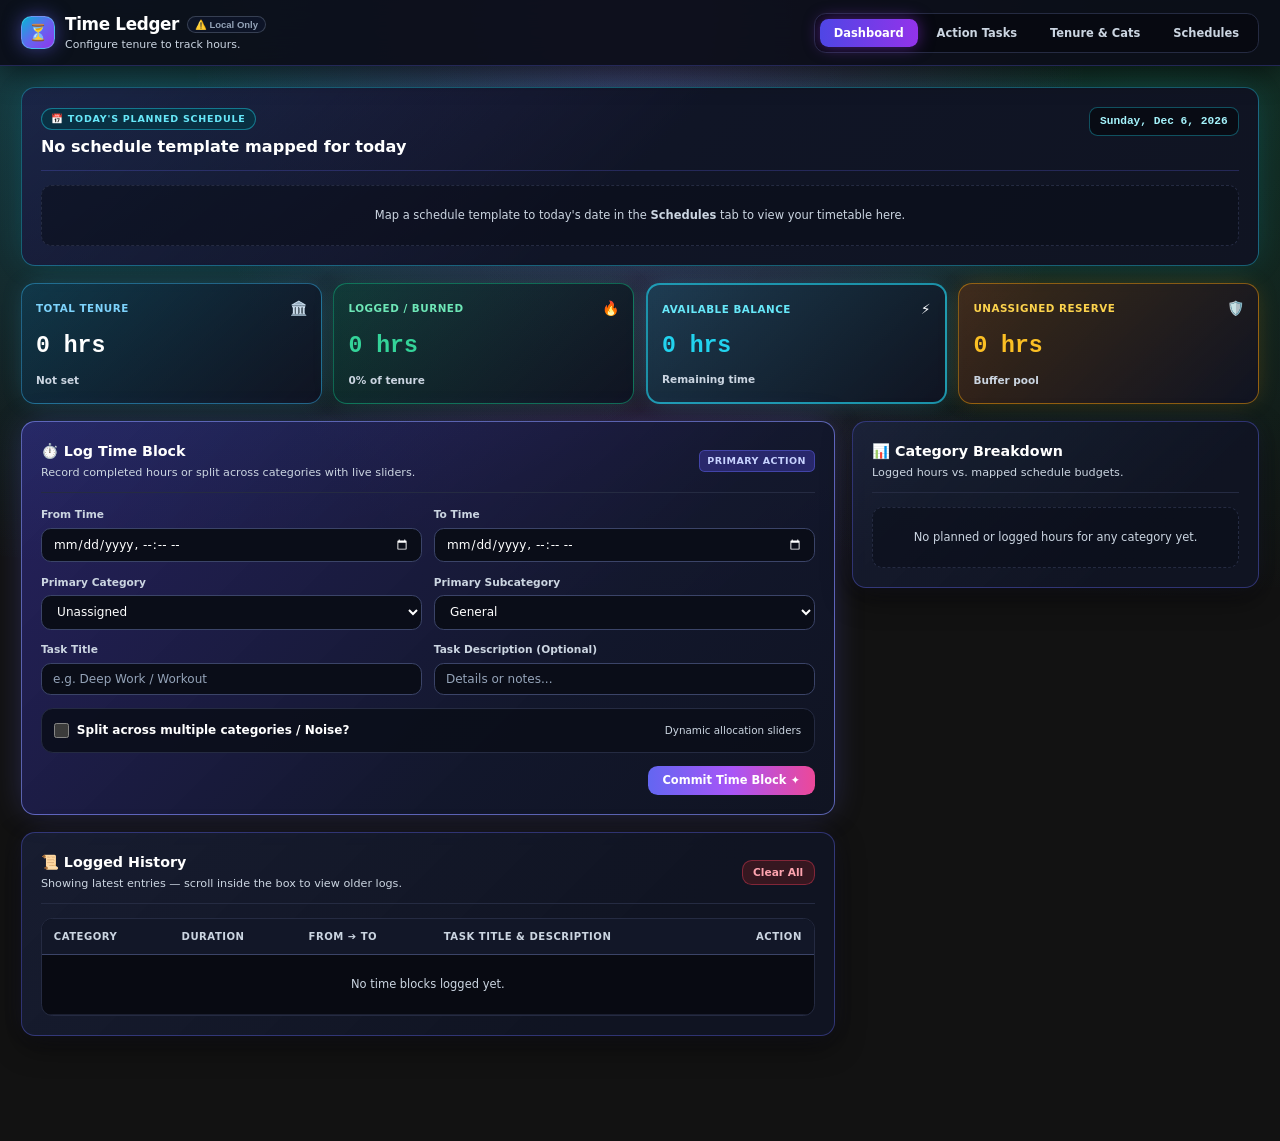
==== commit 16508f7c: "add cloud sync" ====
--- a/index.html
+++ b/index.html
@@ -14,7 +14,13 @@
             <div class="brand-group">
                 <div class="brand-icon">⏳</div>
                 <div>
-                    <h1 class="brand-title">Time Ledger</h1>
+                    <div style="display:flex; align-items:center; gap:0.55rem;">
+                        <h1 class="brand-title">Time Ledger</h1>
+                        <button type="button" id="cloudSyncBadge" onclick="pullFromCloud(true)"
+                            style="background:rgba(15,23,42,0.85); border:1px solid rgba(148,163,184,0.3); color:#94a3b8; font-size:0.68rem; font-weight:700; padding:0.15rem 0.5rem; border-radius:999px; cursor:pointer;">
+                            ☁️ Local
+                        </button>
+                    </div>
                     <p class="brand-sub" id="headerTenureSub">Configure tenure to track hours.</p>
                 </div>
             </div>
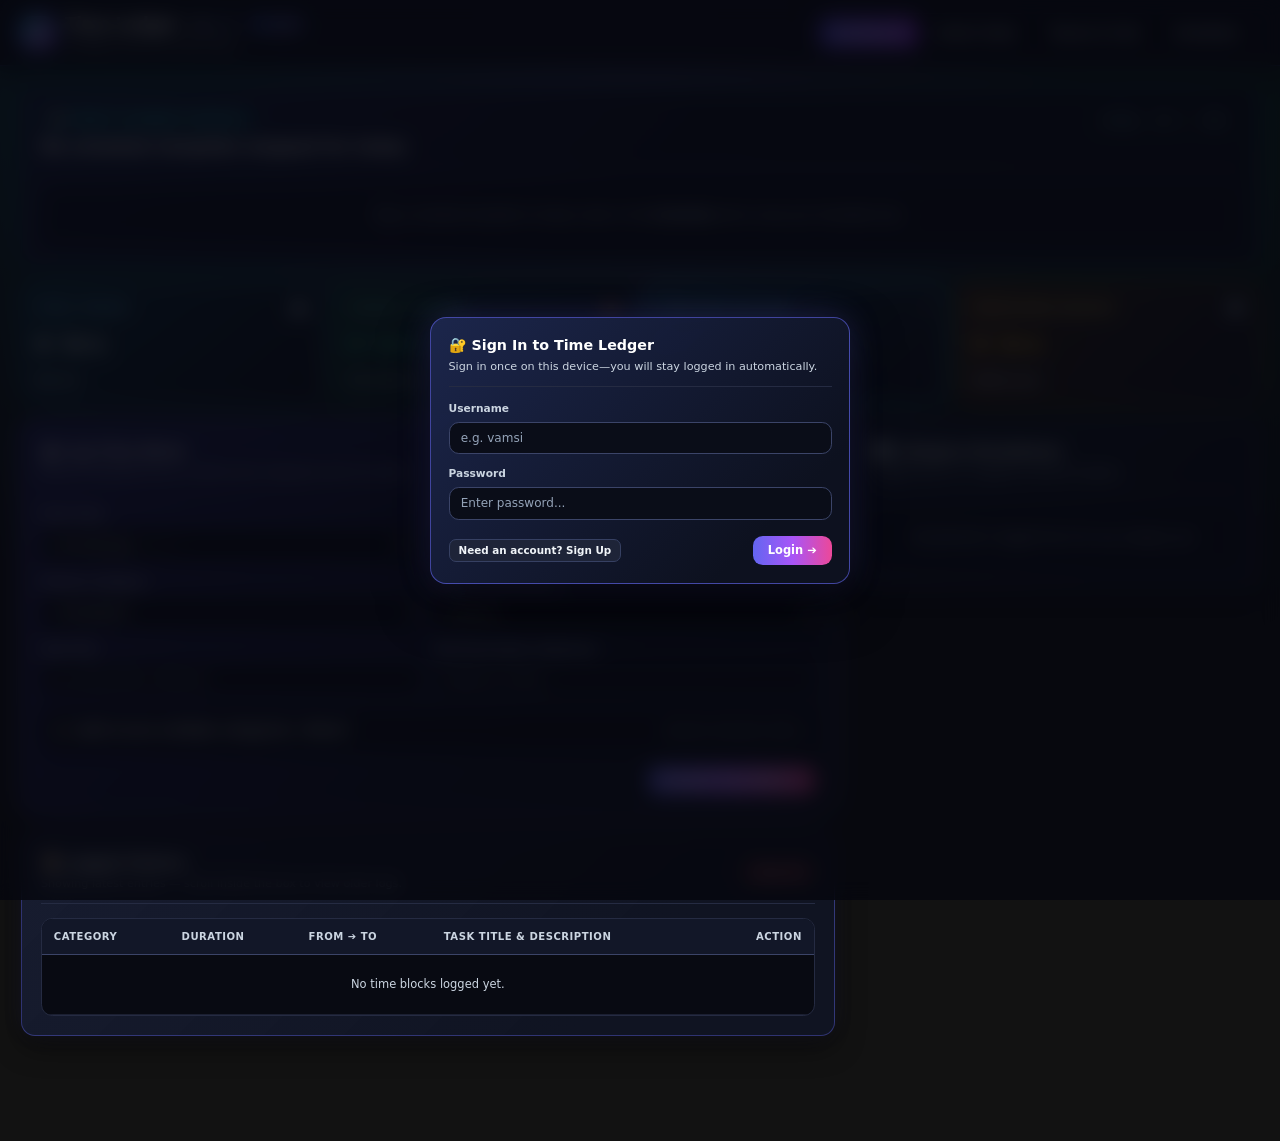
==== commit 40ed7c49: "added login functionality" ====
--- a/index.html
+++ b/index.html
@@ -4,7 +4,7 @@
     <meta charset="UTF-8">
     <meta name="viewport" content="width=device-width, initial-scale=1.0">
     <title>Time Ledger</title>
-    <link rel="stylesheet" href="styles.css?v=4">
+    <link rel="stylesheet" href="styles.css?v=5">
 </head>
 <body>
 
@@ -14,11 +14,15 @@
             <div class="brand-group">
                 <div class="brand-icon">⏳</div>
                 <div>
-                    <div style="display:flex; align-items:center; gap:0.55rem;">
+                    <div style="display:flex; align-items:center; gap:0.45rem; flex-wrap:wrap;">
                         <h1 class="brand-title">Time Ledger</h1>
                         <button type="button" id="cloudSyncBadge" onclick="pullFromCloud(true)"
                             style="background:rgba(15,23,42,0.85); border:1px solid rgba(148,163,184,0.3); color:#94a3b8; font-size:0.68rem; font-weight:700; padding:0.15rem 0.5rem; border-radius:999px; cursor:pointer;">
                             ☁️ Local
+                        </button>
+                        <button type="button" id="userAccountBtn" onclick="handleAccountButtonClick()"
+                            style="background:rgba(49,46,129,0.6); border:1px solid rgba(129,140,248,0.45); color:#c7d2fe; font-size:0.68rem; font-weight:700; padding:0.15rem 0.55rem; border-radius:999px; cursor:pointer;">
+                            👤 Login
                         </button>
                     </div>
                     <p class="brand-sub" id="headerTenureSub">Configure tenure to track hours.</p>
@@ -636,11 +640,44 @@
                 </div>
             </div>
         </div>
+    <!-- ================= USER AUTH MODAL (SHOWN ONLY IF LOGGED OUT) ================= -->
+        <div id="authModal" class="modal-backdrop hidden">
+            <div class="modal-card" style="max-width: 420px;">
+                <div class="panel-header">
+                    <div>
+                        <h3 class="panel-title" id="authModalTitle">🔐 Sign In to Time Ledger</h3>
+                        <p class="panel-sub">Sign in once on this device—you will stay logged in automatically.</p>
+                    </div>
+                </div>
+
+                <form id="authForm" onsubmit="handleAuthSubmit(event)" class="stack-md">
+                    <input type="hidden" id="authActionInput" value="login">
+                    <div>
+                        <label class="form-label" for="authUsername">Username</label>
+                        <input type="text" id="authUsername" placeholder="e.g. vamsi" required autocomplete="username" class="form-input">
+                    </div>
+                    <div>
+                        <label class="form-label" for="authPassword">Password</label>
+                        <input type="password" id="authPassword" placeholder="Enter password..." required autocomplete="current-password" class="form-input">
+                    </div>
+                    <p id="authErrorMsg" class="hidden" style="font-size:0.78rem; color:#fb7185; font-weight:700;"></p>
+
+                    <div style="display:flex; align-items:center; justify-content:space-between; gap:0.5rem; padding-top:0.25rem;">
+                        <button type="button" id="authSwitchModeBtn" onclick="toggleAuthMode()" class="btn btn-secondary btn-sm">
+                            Need an account? Sign Up
+                        </button>
+                        <button type="submit" id="authSubmitBtn" class="btn btn-primary">
+                            Login ➔
+                        </button>
+                    </div>
+                </form>
+            </div>
+        </div>
     </main>
 
     <!-- Modular Offline Scripts -->
-    <script src="state.js?v=4"></script>
-    <script src="render.js?v=4"></script>
-    <script src="handlers.js?v=4"></script>
+    <script src="state.js?v=5"></script>
+    <script src="render.js?v=5"></script>
+    <script src="handlers.js?v=5"></script>
 </body>
 </html>
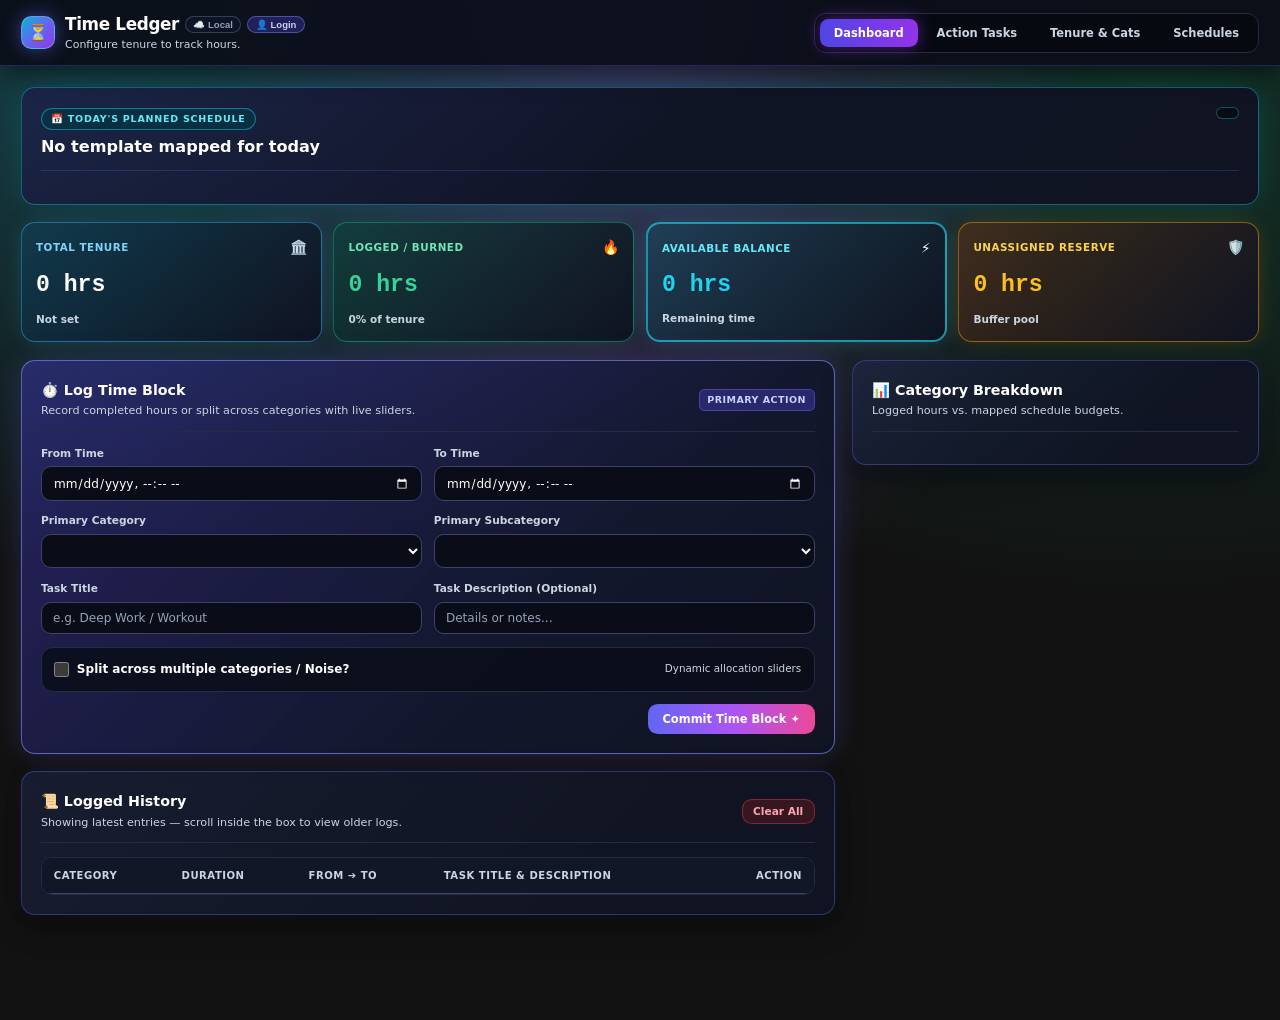
==== commit 1f4ee980: "changed some thing" ====
--- a/index.html
+++ b/index.html
@@ -2,9 +2,14 @@
 <html lang="en">
 <head>
     <meta charset="UTF-8">
-    <meta name="viewport" content="width=device-width, initial-scale=1.0">
+    <meta name="viewport" content="width=device-width, initial-scale=1.0, maximum-scale=1.0, user-scalable=no">
+    <meta name="theme-color" content="#0b0e18">
+    <meta name="apple-mobile-web-app-capable" content="yes">
+    <meta name="apple-mobile-web-app-status-bar-style" content="black-translucent">
+    <meta name="apple-mobile-web-app-title" content="Time Ledger">
     <title>Time Ledger</title>
-    <link rel="stylesheet" href="styles.css?v=5">
+    <link rel="manifest" href="/manifest.json?v=1">
+    <link rel="stylesheet" href="styles.css?v=1">
 </head>
 <body>
 
@@ -276,7 +281,13 @@
                         </div>
                         <div>
                             <label class="form-label" for="queueTaskCategory">Category</label>
-                            <select id="queueTaskCategory" class="form-select">
+                            <select id="queueTaskCategory" onchange="handleQueueCategoryChange()" class="form-select">
+                                <!-- Populated dynamically -->
+                            </select>
+                        </div>
+                        <div>
+                            <label class="form-label" for="queueTaskSubcategory">Subcategory</label>
+                            <select id="queueTaskSubcategory" class="form-select">
                                 <!-- Populated dynamically -->
                             </select>
                         </div>
@@ -300,13 +311,18 @@
                 </form>
 
                 <!-- Filter & Search Bar Controls -->
-                <div class="form-grid-3">
+                <div class="form-grid-4">
                     <div>
                         <input type="text" id="taskSearchInput" oninput="renderTaskQueueList()" placeholder="🔍 Search pending tasks by title or description..." class="form-input">
                     </div>
                     <div>
-                        <select id="taskFilterCategory" onchange="renderTaskQueueList()" class="form-select">
+                        <select id="taskFilterCategory" onchange="handleTaskFilterCategoryChange()" class="form-select">
                             <option value="all">📂 All Categories</option>
+                        </select>
+                    </div>
+                    <div>
+                        <select id="taskFilterSubcategory" onchange="renderTaskQueueList()" class="form-select">
+                            <option value="all">🗂️ All Subcategories</option>
                         </select>
                     </div>
                     <div>
@@ -676,8 +692,8 @@
     </main>
 
     <!-- Modular Offline Scripts -->
-    <script src="state.js?v=5"></script>
-    <script src="render.js?v=5"></script>
-    <script src="handlers.js?v=5"></script>
+    <script src="state.js?v=1"></script>
+    <script src="render.js?v=1"></script>
+    <script src="handlers.js?v=1"></script>
 </body>
 </html>
--- a/styles.css
+++ b/styles.css
@@ -37,7 +37,6 @@
         radial-gradient(at 10% 0%, rgba(34, 211, 238, 0.14) 0px, transparent 45%),
         radial-gradient(at 50% 0%, rgba(168, 85, 247, 0.15) 0px, transparent 50%),
         radial-gradient(at 90% 10%, rgba(16, 185, 129, 0.10) 0px, transparent 45%);
-    background-attachment: fixed;
     color: var(--text-primary);
     font-family: var(--font-sans);
     font-size: 14px;
@@ -45,7 +44,11 @@
     -webkit-font-smoothing: antialiased;
     padding-bottom: 3rem;
 }
-
+@media (min-width: 1024px) {
+    html, body {
+        background-attachment: fixed;
+    }
+}
 .hidden {
     display: none !important;
 }
@@ -581,7 +584,8 @@
     gap: 0.85rem;
 }
 
-.form-grid-3 {
+.form-grid-3,
+.form-grid-4 {
     display: grid;
     grid-template-columns: 1fr;
     gap: 0.85rem;
@@ -600,8 +604,20 @@
     .form-grid-3 {
         grid-template-columns: repeat(3, 1fr);
     }
+    .form-grid-4 {
+        grid-template-columns: repeat(2, 1fr);
+    }
     .task-form-grid {
-        grid-template-columns: 2fr 2fr 1.3fr 1.5fr 1.6fr;
+        grid-template-columns: repeat(2, 1fr);
+    }
+}
+
+@media (min-width: 1024px) {
+    .form-grid-4 {
+        grid-template-columns: repeat(4, 1fr);
+    }
+    .task-form-grid {
+        grid-template-columns: repeat(3, 1fr);
     }
 }
 
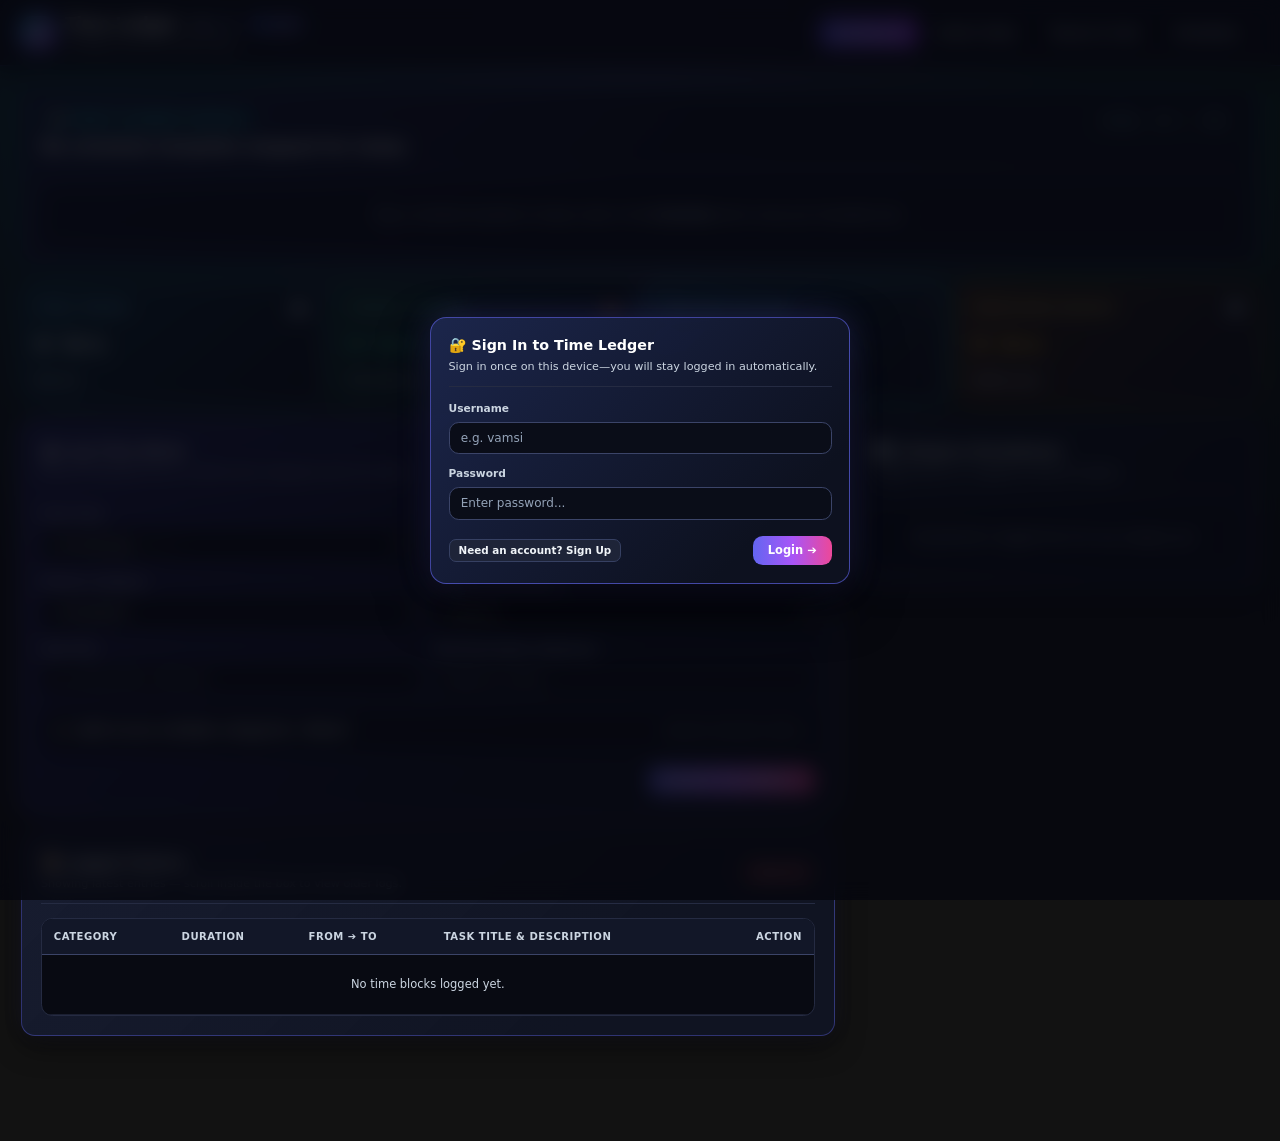
==== commit f09ebe98: "bug fixed" ====
--- a/index.html
+++ b/index.html
@@ -8,8 +8,8 @@
     <meta name="apple-mobile-web-app-status-bar-style" content="black-translucent">
     <meta name="apple-mobile-web-app-title" content="Time Ledger">
     <title>Time Ledger</title>
-    <link rel="manifest" href="/manifest.json?v=1">
-    <link rel="stylesheet" href="styles.css?v=1">
+    <link rel="manifest" href="/manifest.json?v=0">
+    <link rel="stylesheet" href="styles.css?v=0">
 </head>
 <body>
 
@@ -692,8 +692,8 @@
     </main>
 
     <!-- Modular Offline Scripts -->
-    <script src="state.js?v=1"></script>
-    <script src="render.js?v=1"></script>
-    <script src="handlers.js?v=1"></script>
+    <script src="state.js?v=0"></script>
+    <script src="render.js?v=0"></script>
+    <script src="handlers.js?v=0"></script>
 </body>
 </html>
